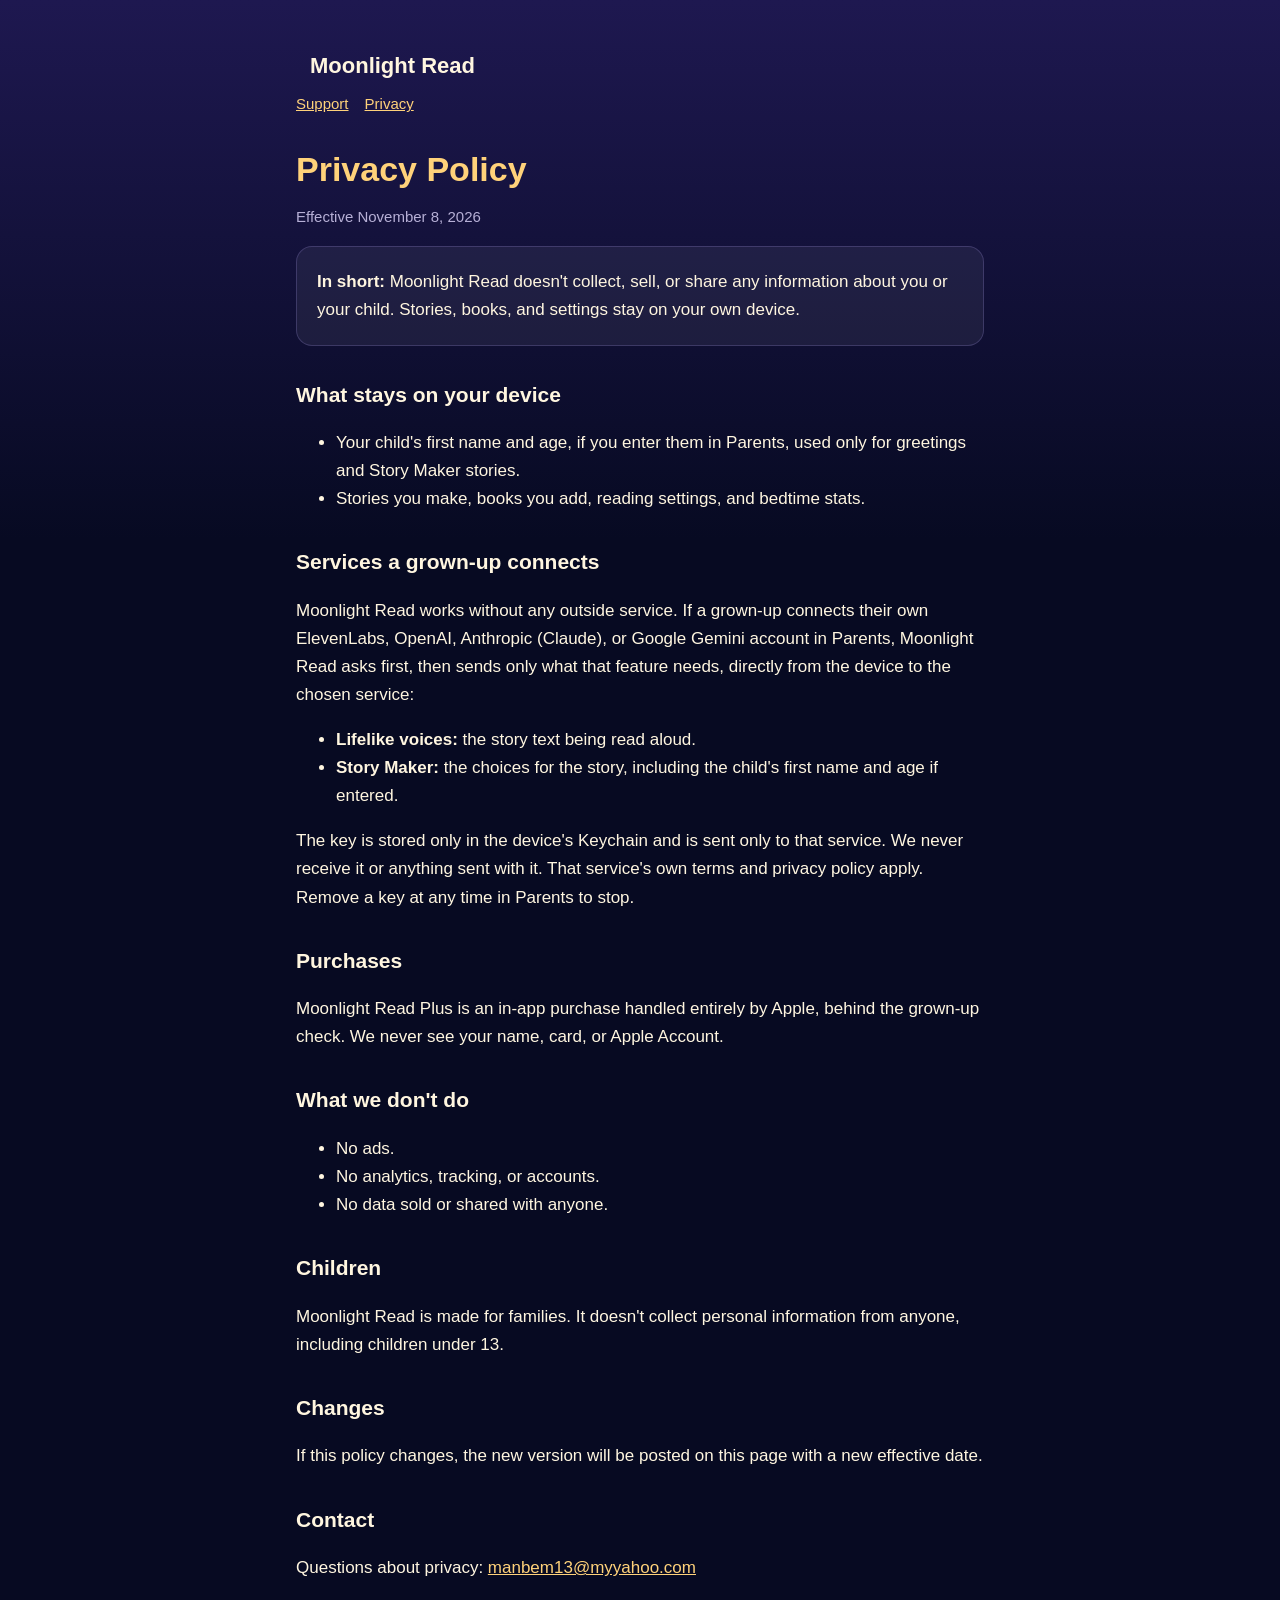
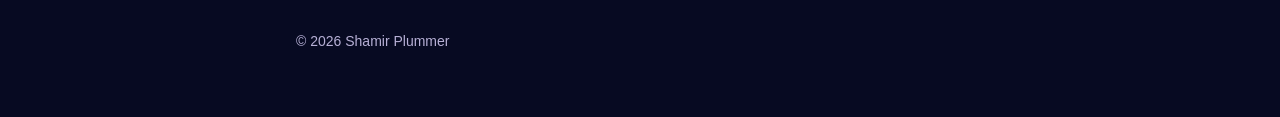
==== privacy.html @ bc276378 "Create privacy.html" ====
<!doctype html>
<html lang="en">
<head>
<meta charset="utf-8">
<meta name="viewport" content="width=device-width, initial-scale=1">
<title>Moonlight Read Privacy Policy</title>
<link rel="stylesheet" href="style.css">
<link rel="stylesheet" href="logo.css">
</head>
<body>
<main>
  <header><div class="logo" aria-hidden="true"></div><a href="index.html">Moonlight Read</a></header>
  <nav><a href="index.html">Support</a><a href="privacy.html">Privacy</a></nav>

  <h1>Privacy Policy</h1>
  <p class="muted">Effective November 8, 2026</p>

  <div class="card">
    <p><strong>In short:</strong> Moonlight Read doesn't collect, sell, or share any information about you or your child. Stories, books, and settings stay on your own device.</p>
  </div>

  <h2>What stays on your device</h2>
  <ul>
    <li>Your child's first name and age, if you enter them in Parents, used only for greetings and Story Maker stories.</li>
    <li>Stories you make, books you add, reading settings, and bedtime stats.</li>
  </ul>

  <h2>Services a grown-up connects</h2>
  <p>Moonlight Read works without any outside service. If a grown-up connects their own ElevenLabs, OpenAI, Anthropic (Claude), or Google Gemini account in Parents, Moonlight Read asks first, then sends only what that feature needs, directly from the device to the chosen service:</p>
  <ul>
    <li><strong>Lifelike voices:</strong> the story text being read aloud.</li>
    <li><strong>Story Maker:</strong> the choices for the story, including the child's first name and age if entered.</li>
  </ul>
  <p>The key is stored only in the device's Keychain and is sent only to that service. We never receive it or anything sent with it. That service's own terms and privacy policy apply. Remove a key at any time in Parents to stop.</p>

  <h2>Purchases</h2>
  <p>Moonlight Read Plus is an in-app purchase handled entirely by Apple, behind the grown-up check. We never see your name, card, or Apple Account.</p>

  <h2>What we don't do</h2>
  <ul>
    <li>No ads.</li>
    <li>No analytics, tracking, or accounts.</li>
    <li>No data sold or shared with anyone.</li>
  </ul>

  <h2>Children</h2>
  <p>Moonlight Read is made for families. It doesn't collect personal information from anyone, including children under 13.</p>

  <h2>Changes</h2>
  <p>If this policy changes, the new version will be posted on this page with a new effective date.</p>

  <h2>Contact</h2>
  <p>Questions about privacy: <a href="mailto:manbem13@myyahoo.com">manbem13@myyahoo.com</a></p>

  <footer>© 2026 Shamir Plummer</footer>
</main>
</body>
</html>
---- style.css ----
:root {
  --bg: #070a22; --top: #1e1850; --text: #fff6e0; --muted: #b7b0d6; --gold: #ffd27a; --card: rgba(255,255,255,.06); --line: rgba(185,168,255,.2);
  color-scheme: dark;
}
* { box-sizing: border-box; }
body { margin: 0; color: var(--text); background: var(--bg); background-image: linear-gradient(180deg, var(--top), var(--bg) 60%);
  background-attachment: fixed; font: 17px/1.65 -apple-system, BlinkMacSystemFont, "Segoe UI", Helvetica, Arial, sans-serif; }
main { max-width: 720px; margin: 0 auto; padding: 48px 16px 64px; }
header { display: flex; align-items: center; gap: 14px; margin-bottom: 8px; }
header img { width: 56px; height: 56px; border-radius: 13px; box-shadow: 0 0 24px rgba(255,210,122,.35); }
header a { color: var(--text); text-decoration: none; font-weight: 800; font-size: 22px; }
nav { margin: 0 0 32px; font-size: 15px; }
nav a { color: var(--gold); margin-right: 16px; }
h1 { font-family: ui-rounded, "SF Pro Rounded", -apple-system, sans-serif; font-size: 34px; line-height: 1.2; margin: 0 0 8px; color: var(--gold); }
h2 { font-family: ui-rounded, "SF Pro Rounded", -apple-system, sans-serif; font-size: 21px; margin: 32px 0 8px; }
.muted { color: var(--muted); font-size: 15px; }
a { color: var(--gold); }
.card { background: var(--card); border: 1px solid var(--line); border-radius: 16px; padding: 4px 20px; margin: 16px 0; }
footer { margin-top: 48px; color: var(--muted); font-size: 14px; }
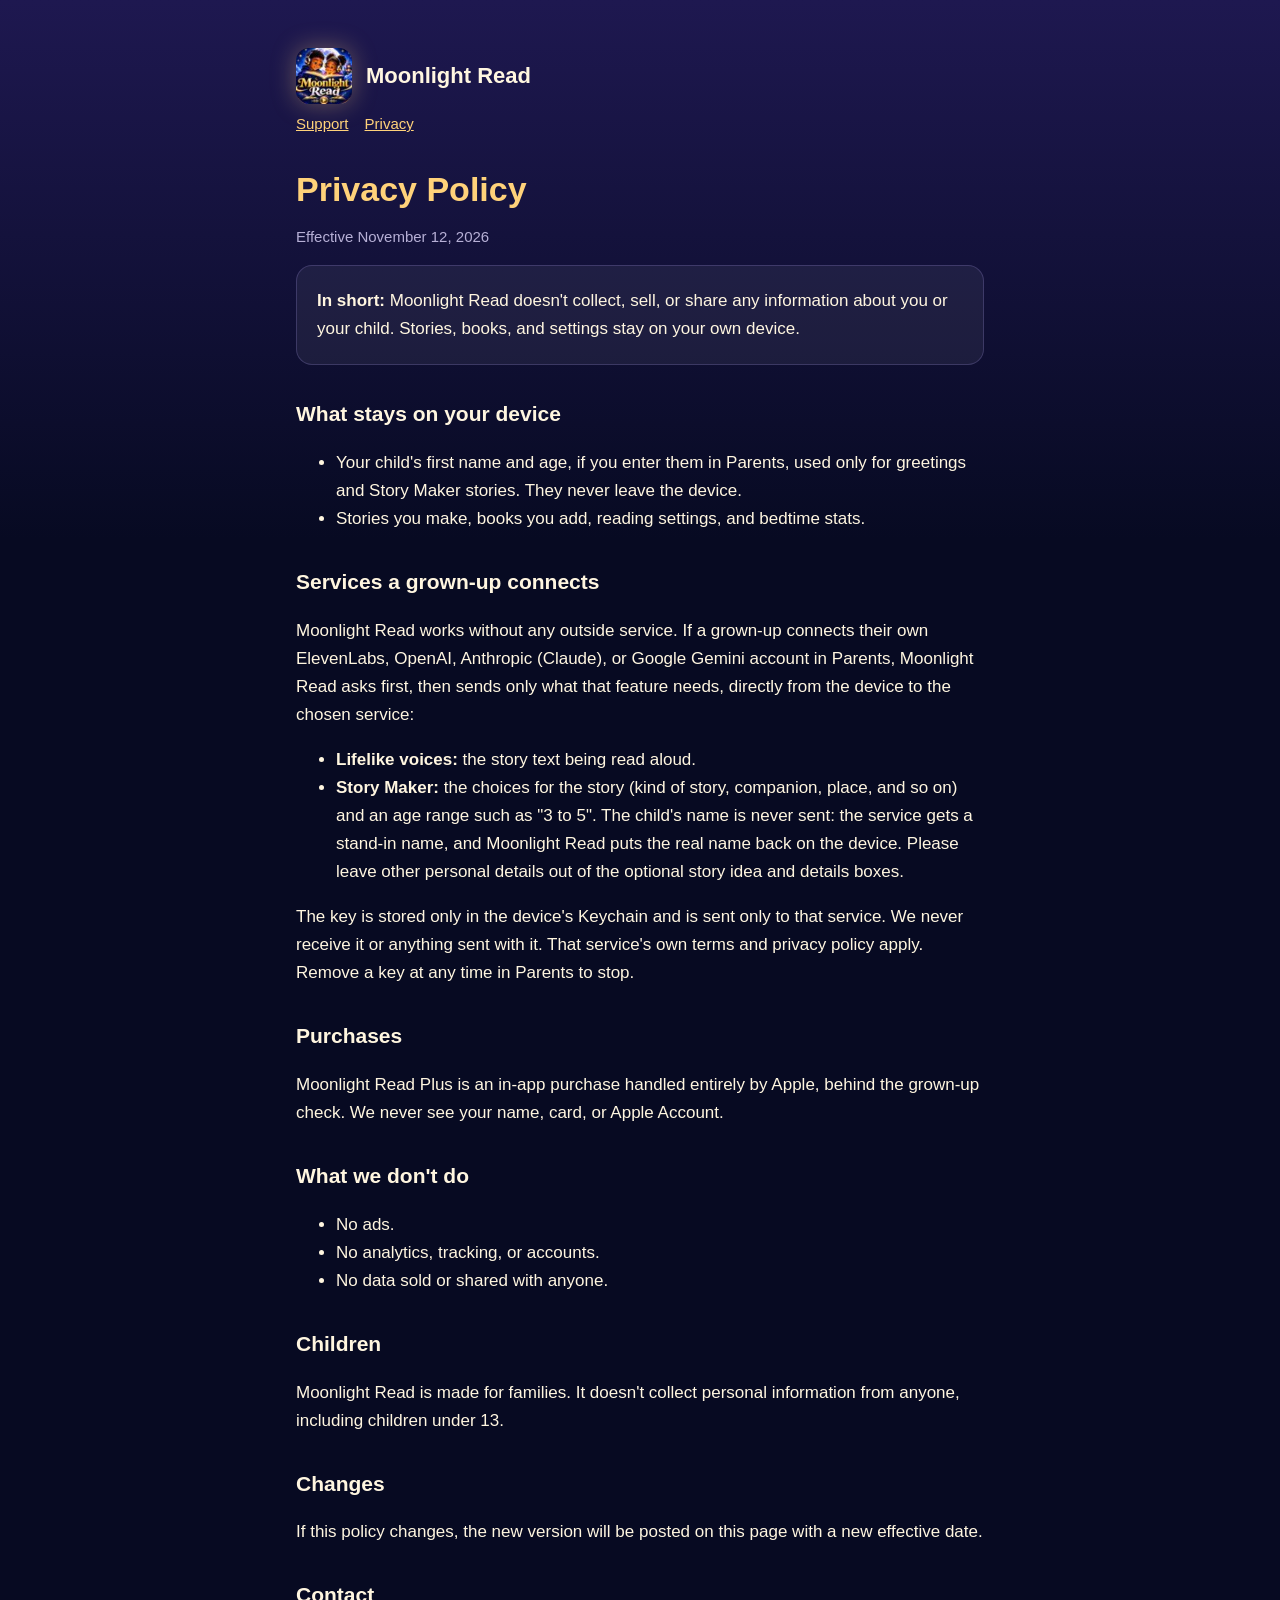
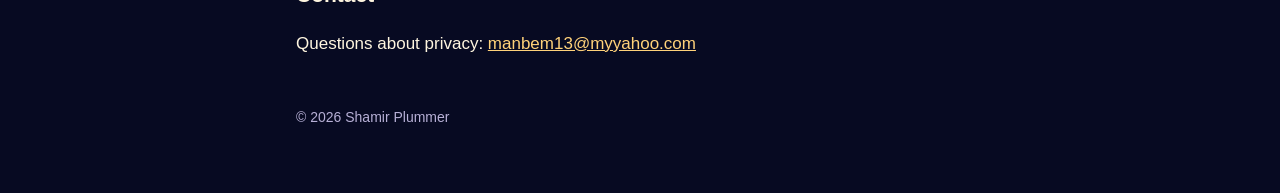
==== commit 5f790d92: "Story Maker keeps the child's name and age on the device" ====
--- a/privacy.html
+++ b/privacy.html
@@ -13,7 +13,7 @@
   <nav><a href="index.html">Support</a><a href="privacy.html">Privacy</a></nav>
 
   <h1>Privacy Policy</h1>
-  <p class="muted">Effective November 8, 2026</p>
+  <p class="muted">Effective November 12, 2026</p>
 
   <div class="card">
     <p><strong>In short:</strong> Moonlight Read doesn't collect, sell, or share any information about you or your child. Stories, books, and settings stay on your own device.</p>
@@ -21,7 +21,7 @@
 
   <h2>What stays on your device</h2>
   <ul>
-    <li>Your child's first name and age, if you enter them in Parents, used only for greetings and Story Maker stories.</li>
+    <li>Your child's first name and age, if you enter them in Parents, used only for greetings and Story Maker stories. They never leave the device.</li>
     <li>Stories you make, books you add, reading settings, and bedtime stats.</li>
   </ul>
 
@@ -29,7 +29,7 @@
   <p>Moonlight Read works without any outside service. If a grown-up connects their own ElevenLabs, OpenAI, Anthropic (Claude), or Google Gemini account in Parents, Moonlight Read asks first, then sends only what that feature needs, directly from the device to the chosen service:</p>
   <ul>
     <li><strong>Lifelike voices:</strong> the story text being read aloud.</li>
-    <li><strong>Story Maker:</strong> the choices for the story, including the child's first name and age if entered.</li>
+    <li><strong>Story Maker:</strong> the choices for the story (kind of story, companion, place, and so on) and an age range such as "3 to 5". The child's name is never sent: the service gets a stand-in name, and Moonlight Read puts the real name back on the device. Please leave other personal details out of the optional story idea and details boxes.</li>
   </ul>
   <p>The key is stored only in the device's Keychain and is sent only to that service. We never receive it or anything sent with it. That service's own terms and privacy policy apply. Remove a key at any time in Parents to stop.</p>
 
--- a/logo.css
+++ b/logo.css
@@ -0,0 +1,2 @@
+header .logo { width: 56px; height: 56px; border-radius: 13px; flex: none; box-shadow: 0 0 24px rgba(255,210,122,.35);
+  background: #1e1850 url("[data-uri]") center / cover no-repeat; }
